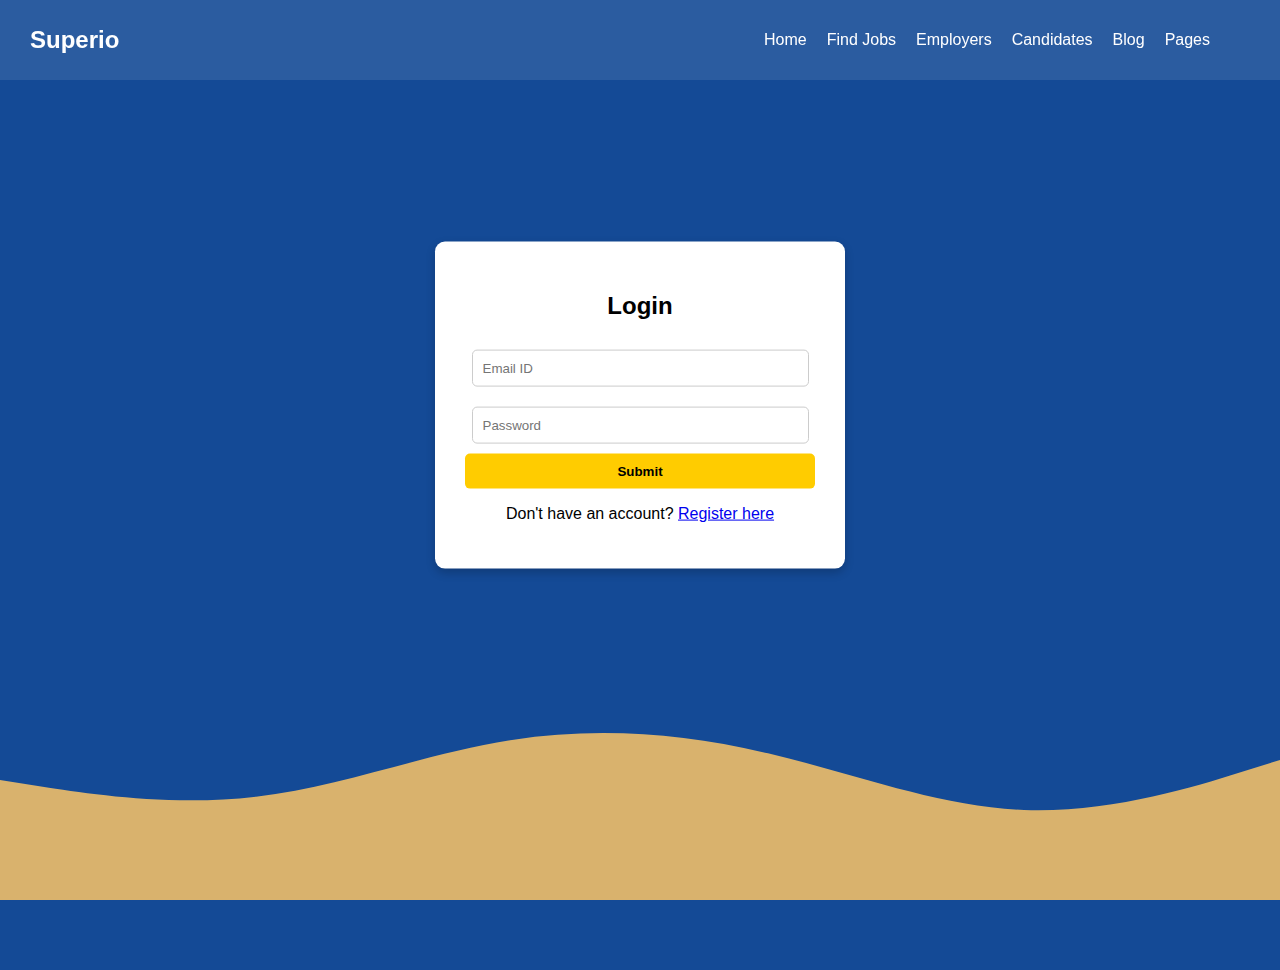
==== login.html @ 32b1dc2e "Add files via upload" ====
<!DOCTYPE html>
<html lang="en">
<head>
    <meta charset="UTF-8">
    <meta name="viewport" content="width=device-width, initial-scale=1.0">
    <title>Login</title>
    <link rel="stylesheet" href="styles.css">
</head>
<body>
    <header>
        <div class="logo">Superio</div>
        <nav>
            <ul>
                <li><a href="index.html">Home</a></li>
                <li><a href="#">Find Jobs</a></li>
                <li><a href="#">Employers</a></li>
                <li><a href="#">Candidates</a></li>
                <li><a href="#">Blog</a></li>
                <li><a href="#">Pages</a></li>
            </ul>
        </nav>
        
    </header>
    <div class="container">
        <h2>Login</h2>
        <input type="email" id="login-email" placeholder="Email ID" required>
        <input type="password" id="login-password" placeholder="Password" required>
        <button onclick="login()">Submit</button>
        <p class="message" id="login-message"></p>
        <p>Don't have an account? <a href="register.html">Register here</a></p>
    </div>

    <footer>
        <svg class="wave-footer" viewBox="0 0 1440 320" preserveAspectRatio="none">
            <path fill="#d9b26d" fill-opacity="1"
                d="M0,128L48,138.7C96,149,192,171,288,154.7C384,139,480,85,576,64C672,43,768,53,864,85.3C960,117,1056,171,1152,176C1248,181,1344,139,1392,117.3L1440,96L1440,320L0,320Z">
            </path>
        </svg>
    </footer>

    <script src="script.js"></script>


</body>
---- styles.css ----
input {
    width: 90%;
    padding: 10px;
    margin: 10px 0;
    border: 1px solid #ccc;
    border-radius: 5px;
}


button {
    background-color: #ffcc00;
    color: black;
    font-weight: bold;
    padding: 10px;
    border: none;
    border-radius: 5px;
    cursor: pointer;
    width: 100%;
}


button:hover {
    background-color: #e6b800;
}


.message {
    margin-top: 10px;
    font-size: 14px;
}

.success {
    color: green;
}

.error {
    color: red;
}


/* .wave-footer {
    position: absolute;
    bottom: 0;
    left: 0;
    width: 100%;
    height: 200px;  /* Increased height for better visibility */
    .wave-footer {
        position: absolute;
        bottom: 0;
        left: 0;
        width: 100%;
        height: 200px;
        overflow: hidden;
    }
    
    .wave-footer path {
        animation: waveMove 4s infinite linear;
    }
    
    @keyframes waveMove {
        0% {
            d: path("M0,128L48,138.7C96,149,192,171,288,154.7C384,139,480,85,576,64C672,43,768,53,864,85.3C960,117,1056,171,1152,176C1248,181,1344,139,1392,117.3L1440,96L1440,320L0,320Z");
        }
        50% {
            d: path("M0,144L48,160C96,176,192,208,288,202.7C384,197,480,171,576,144C672,117,768,91,864,101.3C960,112,1056,160,1152,181.3C1248,203,1344,192,1392,186.7L1440,176L1440,320L0,320Z");
        }
        100% {
            d: path("M0,128L48,138.7C96,149,192,171,288,154.7C384,139,480,85,576,64C672,43,768,53,864,85.3C960,117,1056,171,1152,176C1248,181,1344,139,1392,117.3L1440,96L1440,320L0,320Z");
        }
    }

header {
    position: fixed;
    top: 0;
    left: 0;
    width: 100%;
    background: rgba(255, 255, 255, 0.1);
    padding: 15px 30px;
    display: flex;
    justify-content: space-between;
    align-items: center;
    z-index: 1000;
}

.logo {
    font-size: 24px;
    font-weight: bold;
    color: white;
}

nav ul {
    margin-right: 100px;
    list-style: none;
    display: flex;
    gap: 20px;

}

nav ul li {
    display: inline;
}

nav ul li a {
    text-decoration: none;
    color: white;
    /* font-size: 16px\ */
}

.buttons {
    display: flex;
    gap: 10px;
}

.buttons button {
  
    margin-left: 10px;
    padding: 10px 15px;
    border: none;
    cursor: pointer;
}



/* Adjust body padding to prevent content from being hidden under the fixed navbar */
body {
    padding-top: 70px;
    background: linear-gradient(to bottom, #144a96, #144a96 100%);
    font-family: Arial, sans-serif;
    margin: 0;
    height: 100vh;
    display: flex;
    align-items: center;
    justify-content: center;
    overflow: hidden;
}

.container {
    background: white;
    padding: 30px;
    border-radius: 10px;
    box-shadow: 0 4px 10px rgba(0, 0, 0, 0.2);
    width: 350px;
    text-align: center;
    position: absolute;
    top: 45%;
    left: 50%;
    transform: translate(-50%, -50%);
    
  
}
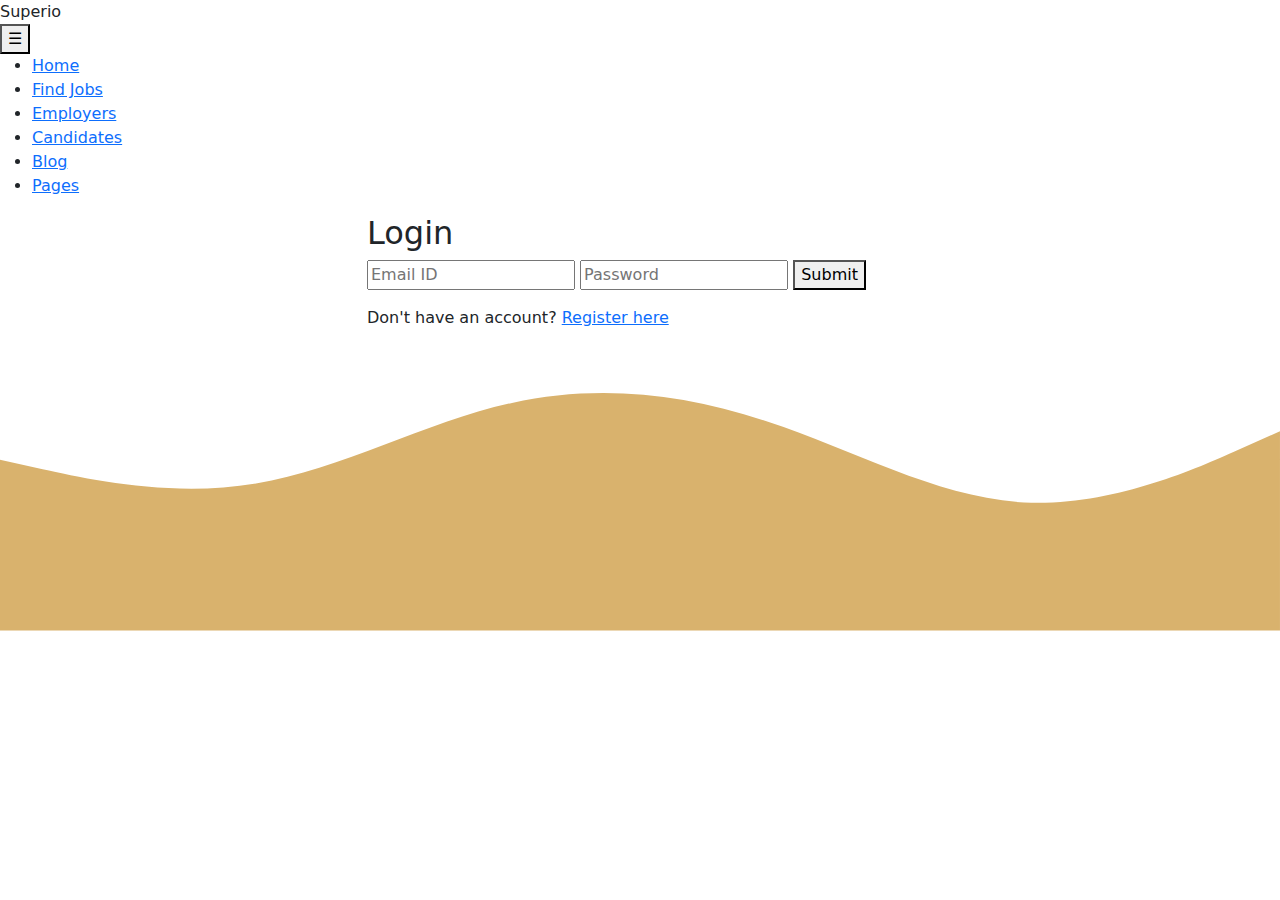
==== commit 20806143: "Update login.html" ====
--- a/login.html
+++ b/login.html
@@ -4,12 +4,14 @@
     <meta charset="UTF-8">
     <meta name="viewport" content="width=device-width, initial-scale=1.0">
     <title>Login</title>
-    <link rel="stylesheet" href="styles.css">
+    <link href="https://cdn.jsdelivr.net/npm/bootstrap@5.3.0/dist/css/bootstrap.min.css" rel="stylesheet">
+    <link rel="stylesheet" href="styles1.css">
 </head>
 <body>
-    <header>
+    <header class="navbar-container">
         <div class="logo">Superio</div>
-        <nav>
+        <button class="menu-btn" onclick="toggleMenu()">&#9776;</button>
+        <nav class="nav-links" id="nav-links">
             <ul>
                 <li><a href="index.html">Home</a></li>
                 <li><a href="#">Find Jobs</a></li>
@@ -19,15 +21,19 @@
                 <li><a href="#">Pages</a></li>
             </ul>
         </nav>
-        
+       
     </header>
     <div class="container">
-        <h2>Login</h2>
-        <input type="email" id="login-email" placeholder="Email ID" required>
-        <input type="password" id="login-password" placeholder="Password" required>
-        <button onclick="login()">Submit</button>
-        <p class="message" id="login-message"></p>
-        <p>Don't have an account? <a href="register.html">Register here</a></p>
+        <div class="row justify-content-center">
+            <div class="col-md-6">
+                <h2>Login</h2>
+                <input type="email" id="login-email" placeholder="Email ID" required>
+                <input type="password" id="login-password" placeholder="Password" required>
+                <button onclick="login()">Submit</button>
+                <p class="message" id="login-message"></p>
+                <p>Don't have an account? <a href="register.html">Register here</a></p>
+            </div>
+        </div>
     </div>
 
     <footer>
@@ -38,7 +44,13 @@
         </svg>
     </footer>
 
+    <script src="https://cdn.jsdelivr.net/npm/bootstrap@5.3.0/dist/js/bootstrap.bundle.min.js"></script>
     <script src="script.js"></script>
-
-
-</body>+    <script>
+        function toggleMenu() {
+            var menu = document.getElementById("nav-links");
+            menu.classList.toggle("active");
+        }
+    </script>
+</body>
+</html>
